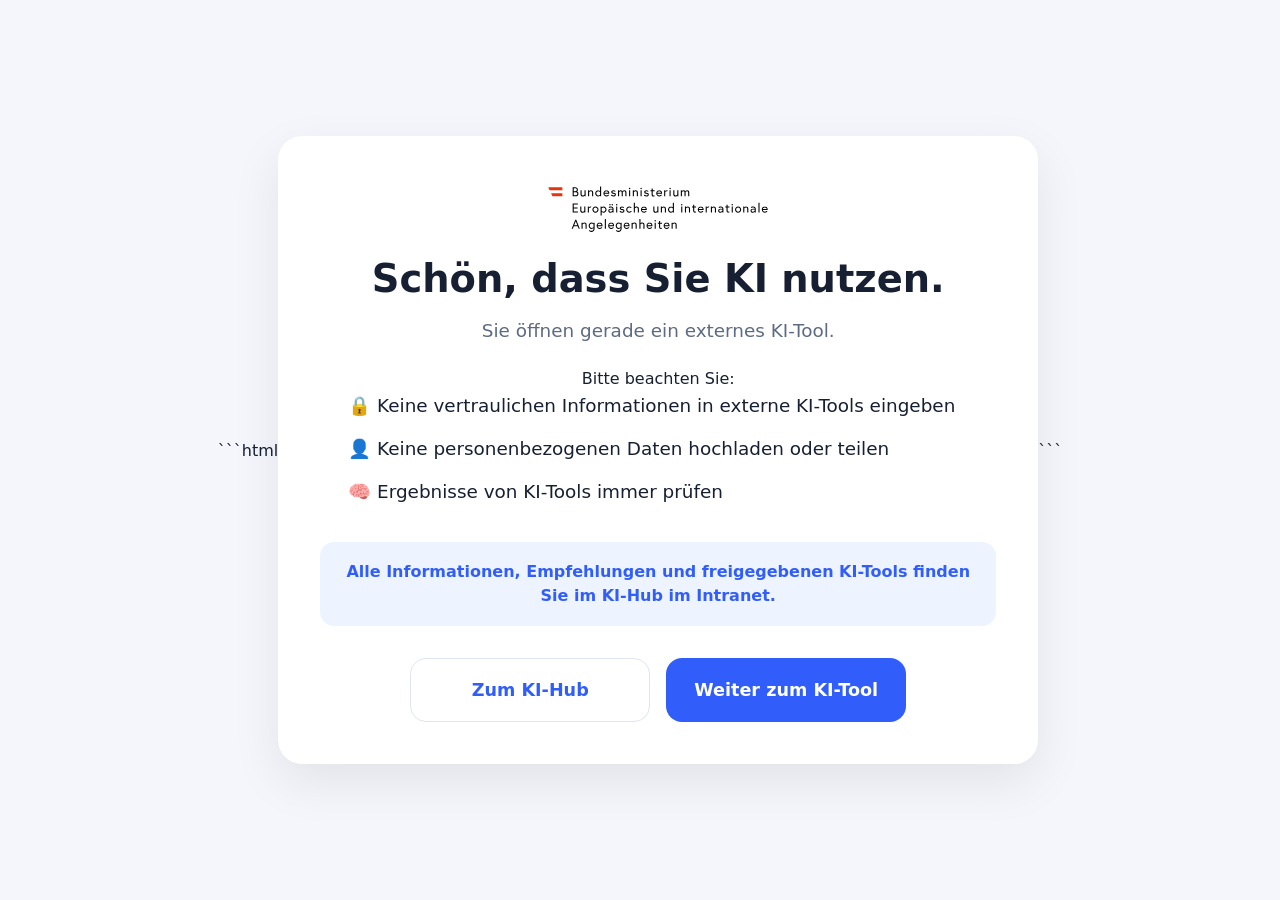
==== index.html @ a46f4112 "Update index.html" ====
```html
<!DOCTYPE html>
<html lang="de">
<head>
    <meta charset="UTF-8">
    <meta name="viewport" content="width=device-width, initial-scale=1.0">
    <title>BMEIAxAI – Hinweis zu externen KI-Tools</title>

    <link rel="stylesheet" href="style.css">
</head>
<body>

    <main class="box">

        <div class="logo">
            <img src="logo_bmeia.svg" alt="BMEIA">
        </div>

        <h1>
            Schön, dass Sie KI nutzen.
        </h1>

        <p class="note">
            Sie öffnen gerade ein externes KI-Tool.
        </p>

        <p class="attention">
            Bitte beachten Sie:
        </p>

        <div class="rules">

            <div class="rule">
                🔒 Keine vertraulichen Informationen in externe KI-Tools eingeben
            </div>

            <div class="rule">
                👤 Keine personenbezogenen Daten hochladen oder teilen
            </div>

            <div class="rule">
                🧠 Ergebnisse von KI-Tools immer prüfen
            </div>

        </div>

        <div class="info">
            Alle Informationen, Empfehlungen und freigegebenen KI-Tools finden Sie im KI-Hub im Intranet.
        </div>

        <div class="buttons">

            <a href="#" class="btn btn-secondary">
                Zum KI-Hub
            </a>

            <a href="#" class="btn btn-primary">
                Weiter zum KI-Tool
            </a>

        </div>

    </main>

</body>
</html>
```
---- style.css ----
:root {
    --primary: #315efb;
    --primary-light: #eef4ff;
    --text: #172033;
    --muted: #5d6b82;
    --border: #dfe6f1;
}

* {
    margin: 0;
    padding: 0;
    box-sizing: border-box;
}

body {
    font-family: system-ui, -apple-system, BlinkMacSystemFont, "Segoe UI", sans-serif;
    background: #f4f6fb;
    color: var(--text);

    min-height: 100vh;

    display: flex;
    align-items: center;
    justify-content: center;

    padding: 24px;
}

.box {
    width: 100%;
    max-width: 760px;

    background: white;

    border-radius: 24px;

    padding: 42px;

    box-shadow: 0 18px 50px rgba(0,0,0,0.08);

    text-align: center;
}

.logo {
    margin-bottom: 20px;
}

.logo img {
    height: 60px;
    width: auto;
    display: block;
    margin: 0 auto;
}

h1 {
    font-size: 2.4rem;
    line-height: 1.1;

    margin-bottom: 20px;
}

.note {
    font-size: 1.15rem;
    color: var(--muted);

    margin-bottom: 28px;
}

.rules {
    max-width: 620px;

    margin: 0 auto 32px auto;

    text-align: left;
}

.rule {
    font-size: 1.15rem;
    line-height: 2;

    margin-bottom: 6px;
}

.info {
    background: var(--primary-light);

    color: var(--primary);

    border-radius: 14px;

    padding: 18px 20px;

    margin-bottom: 32px;

    font-weight: 600;

    line-height: 1.5;
}

.buttons {
    display: flex;
    justify-content: center;
    gap: 16px;

    flex-wrap: wrap;
}

.btn {
    min-width: 240px;
    min-height: 64px;

    padding: 18px 28px;

    border-radius: 16px;

    text-decoration: none;

    font-size: 1.1rem;
    font-weight: 700;

    display: flex;
    align-items: center;
    justify-content: center;

    transition: all 0.2s ease;
}

.btn-primary {
    background: var(--primary);
    color: white;
}

.btn-primary:hover {
    opacity: 0.92;
}

.btn-secondary {
    background: white;

    color: var(--primary);

    border: 1px solid var(--border);
}

.btn-secondary:hover {
    background: #f8faff;
}

@media (max-width: 700px) {

    .box {
        padding: 32px 24px;
    }

    .logo img {
        height: 48px;
    }

    h1 {
        font-size: 2rem;
    }

    .btn {
        width: 100%;
        min-width: unset;
    }
}
```
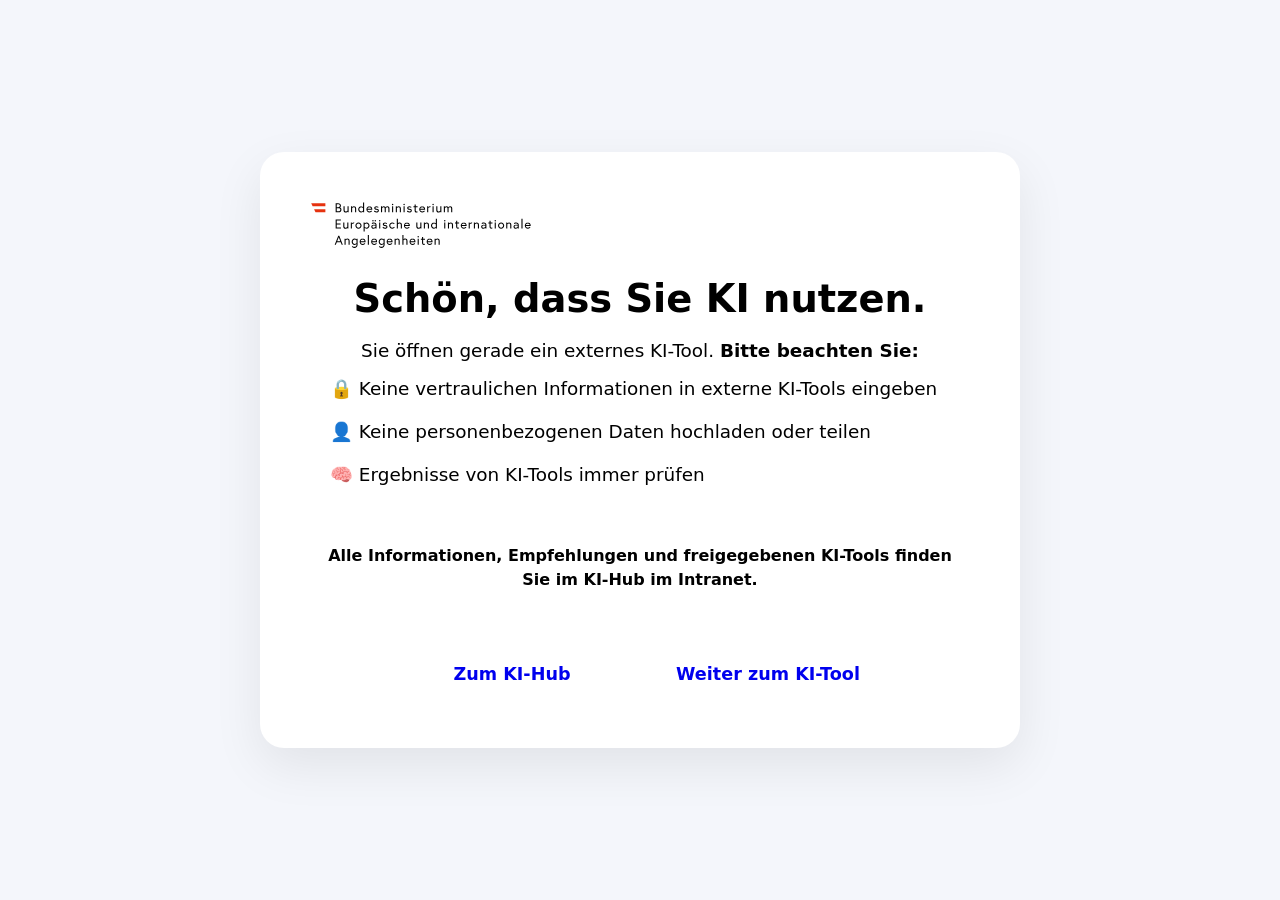
==== commit ce985e22: "Update index.html" ====
--- a/index.html
+++ b/index.html
@@ -1,67 +1,41 @@
-```html
 <!DOCTYPE html>
 <html lang="de">
 <head>
-    <meta charset="UTF-8">
-    <meta name="viewport" content="width=device-width, initial-scale=1.0">
-    <title>BMEIAxAI – Hinweis zu externen KI-Tools</title>
-
-    <link rel="stylesheet" href="style.css">
+  <meta charset="UTF-8">
+  <meta name="viewport" content="width=device-width, initial-scale=1.0">
+  <title>BMEIA – Hinweis zu externen KI-Tools</title>
+  <link rel="stylesheet" href="style.css">
 </head>
 <body>
 
-    <main class="box">
+  <main class="box">
 
-        <div class="logo">
-            <img src="logo_bmeia.svg" alt="BMEIA">
-        </div>
+    <div class="logo">
+      <img src="logo_bmeia.svg" alt="BMEIA">
+    </div>
 
-        <h1>
-            Schön, dass Sie KI nutzen.
-        </h1>
+    <h1>Schön, dass Sie KI nutzen.</h1>
 
-        <p class="note">
-            Sie öffnen gerade ein externes KI-Tool.
-        </p>
+    <p class="note">
+      Sie öffnen gerade ein externes KI-Tool. <strong>Bitte beachten Sie:</strong>
+    </p>
 
-        <p class="attention">
-            Bitte beachten Sie:
-        </p>
+    <div class="rules">
+      <div class="rule">🔒 Keine vertraulichen Informationen in externe KI-Tools eingeben</div>
+      <div class="rule">👤 Keine personenbezogenen Daten hochladen oder teilen</div>
+      <div class="rule">🧠 Ergebnisse von KI-Tools immer prüfen</div>
+    </div>
 
-        <div class="rules">
+    <p class="info">
+      Alle Informationen, Empfehlungen und freigegebenen KI-Tools finden Sie im KI-Hub im Intranet.
+    </p>
 
-            <div class="rule">
-                🔒 Keine vertraulichen Informationen in externe KI-Tools eingeben
-            </div>
+    <div class="buttons">
+      <a href="#" class="btn btn-hub">Zum KI-Hub</a>
+      <a href="#" class="btn btn-tool">Weiter zum KI-Tool</a>
+    </div>
 
-            <div class="rule">
-                👤 Keine personenbezogenen Daten hochladen oder teilen
-            </div>
-
-            <div class="rule">
-                🧠 Ergebnisse von KI-Tools immer prüfen
-            </div>
-
-        </div>
-
-        <div class="info">
-            Alle Informationen, Empfehlungen und freigegebenen KI-Tools finden Sie im KI-Hub im Intranet.
-        </div>
-
-        <div class="buttons">
-
-            <a href="#" class="btn btn-secondary">
-                Zum KI-Hub
-            </a>
-
-            <a href="#" class="btn btn-primary">
-                Weiter zum KI-Tool
-            </a>
-
-        </div>
-
-    </main>
+  </main>
 
 </body>
 </html>
-```
--- a/style.css
+++ b/style.css
@@ -1,9 +1,13 @@
+```css
 :root {
-    --primary: #315efb;
-    --primary-light: #eef4ff;
     --text: #172033;
     --muted: #5d6b82;
     --border: #dfe6f1;
+    --light: #f1f3f6;
+    --red: #d32f2f;
+    --red-dark: #b71c1c;
+    --info-bg: #eef4ff;
+    --info-text: #315efb;
 }
 
 * {
@@ -36,20 +40,18 @@
 
     padding: 42px;
 
-    box-shadow: 0 18px 50px rgba(0,0,0,0.08);
-
-    text-align: center;
+    box-shadow: 0 18px 50px rgba(0, 0, 0, 0.08);
 }
 
 .logo {
-    margin-bottom: 20px;
+    margin-bottom: 24px;
+    text-align: left;
 }
 
 .logo img {
     height: 60px;
     width: auto;
     display: block;
-    margin: 0 auto;
 }
 
 h1 {
@@ -57,13 +59,26 @@
     line-height: 1.1;
 
     margin-bottom: 20px;
+
+    text-align: center;
 }
 
 .note {
     font-size: 1.15rem;
     color: var(--muted);
 
-    margin-bottom: 28px;
+    margin-bottom: 10px;
+
+    text-align: center;
+}
+
+.attention {
+    font-size: 1.1rem;
+    font-weight: 700;
+
+    margin-bottom: 18px;
+
+    text-align: center;
 }
 
 .rules {
@@ -82,9 +97,9 @@
 }
 
 .info {
-    background: var(--primary-light);
+    background: var(--info-bg);
 
-    color: var(--primary);
+    color: var(--info-text);
 
     border-radius: 14px;
 
@@ -93,13 +108,16 @@
     margin-bottom: 32px;
 
     font-weight: 600;
+    line-height: 1.5;
 
-    line-height: 1.5;
+    text-align: center;
 }
 
 .buttons {
     display: flex;
+
     justify-content: center;
+
     gap: 16px;
 
     flex-wrap: wrap;
@@ -126,24 +144,24 @@
 }
 
 .btn-primary {
-    background: var(--primary);
+    background: var(--red);
     color: white;
 }
 
 .btn-primary:hover {
-    opacity: 0.92;
+    background: var(--red-dark);
 }
 
 .btn-secondary {
-    background: white;
+    background: var(--light);
 
-    color: var(--primary);
+    color: var(--text);
 
-    border: 1px solid var(--border);
+    border: 1px solid #d7dde7;
 }
 
 .btn-secondary:hover {
-    background: #f8faff;
+    background: #e7ebf0;
 }
 
 @media (max-width: 700px) {
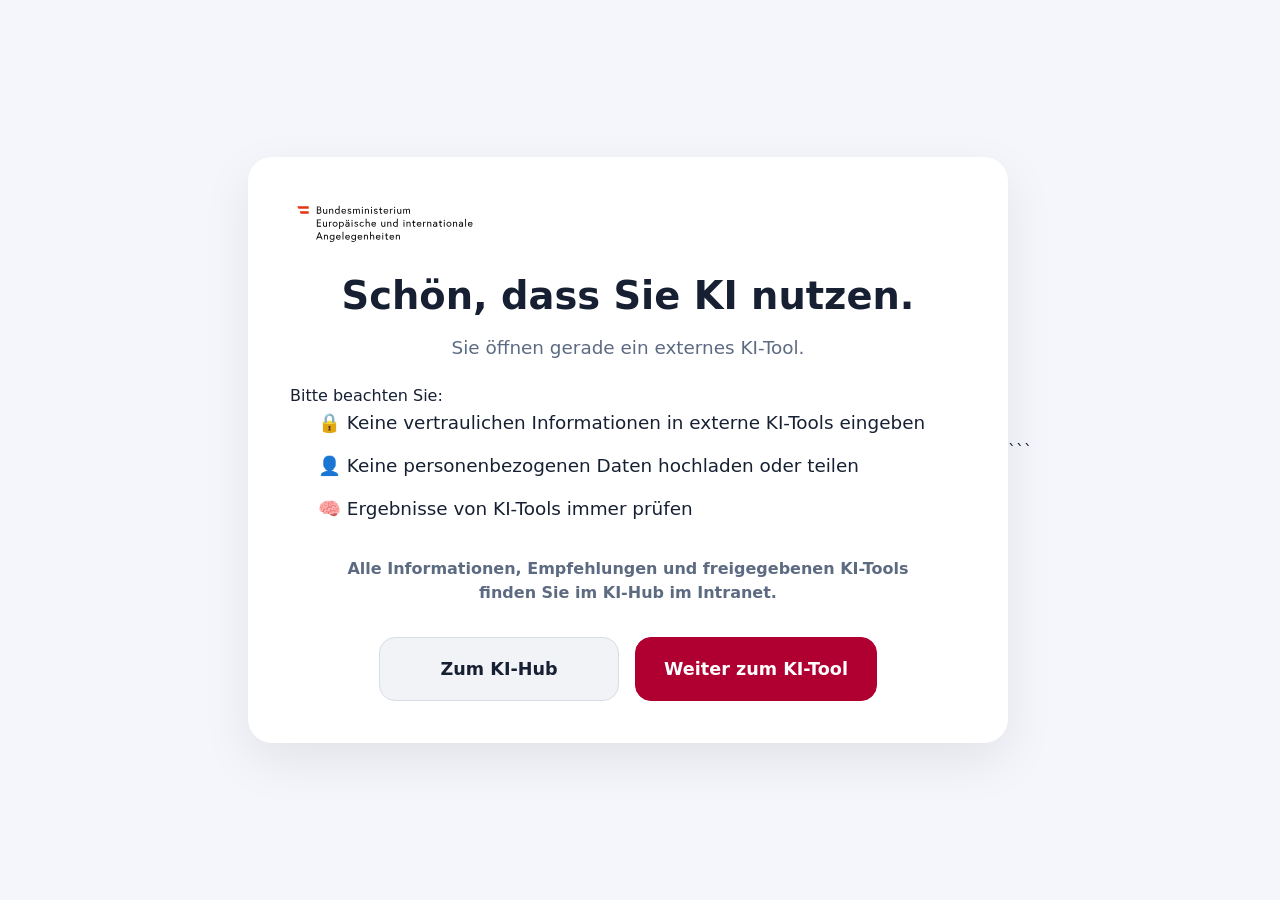
==== commit a45bf15c: "Update index.html" ====
--- a/index.html
+++ b/index.html
@@ -1,41 +1,64 @@
 <!DOCTYPE html>
 <html lang="de">
 <head>
-  <meta charset="UTF-8">
-  <meta name="viewport" content="width=device-width, initial-scale=1.0">
-  <title>BMEIA – Hinweis zu externen KI-Tools</title>
-  <link rel="stylesheet" href="style.css">
+    <meta charset="UTF-8">
+    <meta name="viewport" content="width=device-width, initial-scale=1.0">
+    <title>Hinweis zu externen KI-Tools</title>
+
+    <link rel="stylesheet" href="style.css">
 </head>
 <body>
 
-  <main class="box">
+<main class="box">
 
     <div class="logo">
-      <img src="logo_bmeia.svg" alt="BMEIA">
+        <img src="logo_bmeia.svg" alt="BMEIA">
     </div>
 
     <h1>Schön, dass Sie KI nutzen.</h1>
 
     <p class="note">
-      Sie öffnen gerade ein externes KI-Tool. <strong>Bitte beachten Sie:</strong>
+        Sie öffnen gerade ein externes KI-Tool.
+    </p>
+
+    <p class="attention">
+        Bitte beachten Sie:
     </p>
 
     <div class="rules">
-      <div class="rule">🔒 Keine vertraulichen Informationen in externe KI-Tools eingeben</div>
-      <div class="rule">👤 Keine personenbezogenen Daten hochladen oder teilen</div>
-      <div class="rule">🧠 Ergebnisse von KI-Tools immer prüfen</div>
+
+        <div class="rule">
+            🔒 Keine vertraulichen Informationen in externe KI-Tools eingeben
+        </div>
+
+        <div class="rule">
+            👤 Keine personenbezogenen Daten hochladen oder teilen
+        </div>
+
+        <div class="rule">
+            🧠 Ergebnisse von KI-Tools immer prüfen
+        </div>
+
     </div>
 
     <p class="info">
-      Alle Informationen, Empfehlungen und freigegebenen KI-Tools finden Sie im KI-Hub im Intranet.
+        Alle Informationen, Empfehlungen und freigegebenen KI-Tools finden Sie im KI-Hub im Intranet.
     </p>
 
     <div class="buttons">
-      <a href="#" class="btn btn-hub">Zum KI-Hub</a>
-      <a href="#" class="btn btn-tool">Weiter zum KI-Tool</a>
+
+        <a href="#" class="btn btn-hub">
+            Zum KI-Hub
+        </a>
+
+        <a href="#" class="btn btn-tool">
+            Weiter zum KI-Tool
+        </a>
+
     </div>
 
-  </main>
+</main>
 
 </body>
 </html>
+```
--- a/style.css
+++ b/style.css
@@ -1,186 +1,146 @@
-```css
 :root {
-    --text: #172033;
-    --muted: #5d6b82;
-    --border: #dfe6f1;
-    --light: #f1f3f6;
-    --red: #d32f2f;
-    --red-dark: #b71c1c;
-    --info-bg: #eef4ff;
-    --info-text: #315efb;
+  --text: #172033;
+  --muted: #5d6b82;
+  --border: #dfe6f1;
+  --bmeia-red: #b00032;
+  --light-grey: #f1f3f6;
+  --light-grey-hover: #e6e9ef;
 }
 
 * {
-    margin: 0;
-    padding: 0;
-    box-sizing: border-box;
+  margin: 0;
+  padding: 0;
+  box-sizing: border-box;
 }
 
 body {
-    font-family: system-ui, -apple-system, BlinkMacSystemFont, "Segoe UI", sans-serif;
-    background: #f4f6fb;
-    color: var(--text);
-
-    min-height: 100vh;
-
-    display: flex;
-    align-items: center;
-    justify-content: center;
-
-    padding: 24px;
+  font-family: system-ui, -apple-system, BlinkMacSystemFont, "Segoe UI", sans-serif;
+  background: #f4f6fb;
+  color: var(--text);
+  min-height: 100vh;
+  display: flex;
+  align-items: center;
+  justify-content: center;
+  padding: 24px;
 }
 
 .box {
-    width: 100%;
-    max-width: 760px;
-
-    background: white;
-
-    border-radius: 24px;
-
-    padding: 42px;
-
-    box-shadow: 0 18px 50px rgba(0, 0, 0, 0.08);
+  width: 100%;
+  max-width: 760px;
+  background: white;
+  border-radius: 24px;
+  padding: 42px;
+  box-shadow: 0 18px 50px rgba(0,0,0,0.08);
 }
 
 .logo {
-    margin-bottom: 24px;
-    text-align: left;
+  text-align: left;
+  margin-bottom: 28px;
 }
 
 .logo img {
-    height: 60px;
-    width: auto;
-    display: block;
+  height: 48px;
+  width: auto;
+  display: block;
+  margin: 0;
 }
 
 h1 {
-    font-size: 2.4rem;
-    line-height: 1.1;
-
-    margin-bottom: 20px;
-
-    text-align: center;
+  font-size: 2.4rem;
+  line-height: 1.1;
+  margin-bottom: 20px;
+  text-align: center;
 }
 
 .note {
-    font-size: 1.15rem;
-    color: var(--muted);
-
-    margin-bottom: 10px;
-
-    text-align: center;
+  font-size: 1.15rem;
+  color: var(--muted);
+  margin-bottom: 28px;
+  text-align: center;
 }
 
-.attention {
-    font-size: 1.1rem;
-    font-weight: 700;
-
-    margin-bottom: 18px;
-
-    text-align: center;
+.note strong {
+  color: var(--text);
+  font-weight: 800;
 }
 
 .rules {
-    max-width: 620px;
-
-    margin: 0 auto 32px auto;
-
-    text-align: left;
+  max-width: 620px;
+  margin: 0 auto 30px auto;
+  text-align: left;
 }
 
 .rule {
-    font-size: 1.15rem;
-    line-height: 2;
-
-    margin-bottom: 6px;
+  font-size: 1.15rem;
+  line-height: 2;
+  margin-bottom: 6px;
 }
 
 .info {
-    background: var(--info-bg);
-
-    color: var(--info-text);
-
-    border-radius: 14px;
-
-    padding: 18px 20px;
-
-    margin-bottom: 32px;
-
-    font-weight: 600;
-    line-height: 1.5;
-
-    text-align: center;
+  max-width: 620px;
+  margin: 0 auto 32px auto;
+  color: var(--muted);
+  font-size: 1rem;
+  line-height: 1.5;
+  text-align: center;
+  font-weight: 600;
 }
 
 .buttons {
-    display: flex;
-
-    justify-content: center;
-
-    gap: 16px;
-
-    flex-wrap: wrap;
+  display: flex;
+  justify-content: center;
+  gap: 16px;
+  flex-wrap: wrap;
 }
 
 .btn {
-    min-width: 240px;
-    min-height: 64px;
-
-    padding: 18px 28px;
-
-    border-radius: 16px;
-
-    text-decoration: none;
-
-    font-size: 1.1rem;
-    font-weight: 700;
-
-    display: flex;
-    align-items: center;
-    justify-content: center;
-
-    transition: all 0.2s ease;
+  min-width: 240px;
+  min-height: 64px;
+  padding: 18px 28px;
+  border-radius: 16px;
+  text-decoration: none;
+  font-size: 1.1rem;
+  font-weight: 700;
+  display: flex;
+  align-items: center;
+  justify-content: center;
 }
 
-.btn-primary {
-    background: var(--red);
-    color: white;
+.btn-hub {
+  background: var(--light-grey);
+  color: var(--text);
+  border: 1px solid #d7dde7;
 }
 
-.btn-primary:hover {
-    background: var(--red-dark);
+.btn-hub:hover {
+  background: var(--light-grey-hover);
 }
 
-.btn-secondary {
-    background: var(--light);
-
-    color: var(--text);
-
-    border: 1px solid #d7dde7;
+.btn-tool {
+  background: var(--bmeia-red);
+  color: white;
+  border: 1px solid var(--bmeia-red);
 }
 
-.btn-secondary:hover {
-    background: #e7ebf0;
+.btn-tool:hover {
+  background: #8f0028;
 }
 
 @media (max-width: 700px) {
+  .box {
+    padding: 32px 24px;
+  }
 
-    .box {
-        padding: 32px 24px;
-    }
+  .logo img {
+    height: 42px;
+  }
 
-    .logo img {
-        height: 48px;
-    }
+  h1 {
+    font-size: 2rem;
+  }
 
-    h1 {
-        font-size: 2rem;
-    }
-
-    .btn {
-        width: 100%;
-        min-width: unset;
-    }
+  .btn {
+    width: 100%;
+    min-width: unset;
+  }
 }
-```
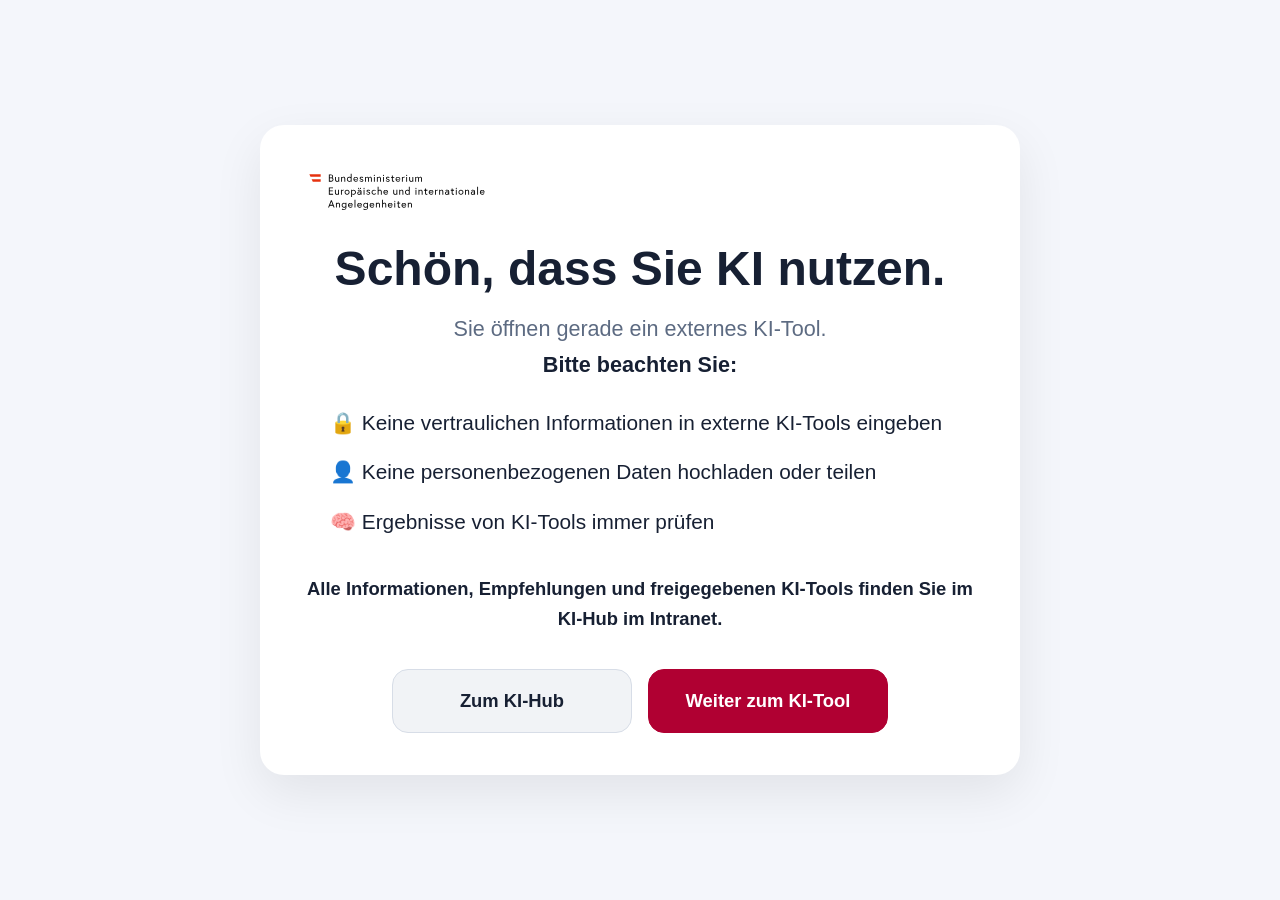
==== commit e335be23: "Update index.html" ====
--- a/index.html
+++ b/index.html
@@ -61,4 +61,3 @@
 
 </body>
 </html>
-```
--- a/style.css
+++ b/style.css
@@ -1,146 +1,198 @@
 :root {
-  --text: #172033;
-  --muted: #5d6b82;
-  --border: #dfe6f1;
-  --bmeia-red: #b00032;
-  --light-grey: #f1f3f6;
-  --light-grey-hover: #e6e9ef;
+    --text: #172033;
+    --muted: #5d6b82;
+    --border: #dfe6f1;
+
+    /* BMEIA Rot */
+    --bmeia-red: #b00032;
+    --bmeia-red-hover: #92002a;
+
+    --light-grey: #f1f3f6;
+    --light-grey-hover: #e7ebf0;
 }
 
 * {
-  margin: 0;
-  padding: 0;
-  box-sizing: border-box;
+    margin: 0;
+    padding: 0;
+    box-sizing: border-box;
 }
 
 body {
-  font-family: system-ui, -apple-system, BlinkMacSystemFont, "Segoe UI", sans-serif;
-  background: #f4f6fb;
-  color: var(--text);
-  min-height: 100vh;
-  display: flex;
-  align-items: center;
-  justify-content: center;
-  padding: 24px;
+    font-family: "Source Sans Pro", Arial, sans-serif;
+
+    background: #f4f6fb;
+    color: var(--text);
+
+    min-height: 100vh;
+
+    display: flex;
+    align-items: center;
+    justify-content: center;
+
+    padding: 24px;
 }
 
 .box {
-  width: 100%;
-  max-width: 760px;
-  background: white;
-  border-radius: 24px;
-  padding: 42px;
-  box-shadow: 0 18px 50px rgba(0,0,0,0.08);
+    width: 100%;
+    max-width: 760px;
+
+    background: white;
+
+    border-radius: 24px;
+
+    padding: 42px;
+
+    box-shadow: 0 18px 50px rgba(0,0,0,0.08);
 }
 
 .logo {
-  text-align: left;
-  margin-bottom: 28px;
+    text-align: left;
+    margin-bottom: 28px;
 }
 
 .logo img {
-  height: 48px;
-  width: auto;
-  display: block;
-  margin: 0;
+    height: 48px;
+    width: auto;
+    display: block;
 }
 
 h1 {
-  font-size: 2.4rem;
-  line-height: 1.1;
-  margin-bottom: 20px;
-  text-align: center;
+    font-size: 3rem;
+    font-weight: 700;
+
+    line-height: 1.1;
+
+    text-align: center;
+
+    margin-bottom: 20px;
 }
 
 .note {
-  font-size: 1.15rem;
-  color: var(--muted);
-  margin-bottom: 28px;
-  text-align: center;
+    text-align: center;
+
+    font-size: 1.35rem;
+    color: var(--muted);
+
+    margin-bottom: 10px;
 }
 
-.note strong {
-  color: var(--text);
-  font-weight: 800;
+.attention {
+    text-align: center;
+
+    font-size: 1.35rem;
+    font-weight: 700;
+
+    margin-bottom: 24px;
+
+    color: var(--text);
 }
 
 .rules {
-  max-width: 620px;
-  margin: 0 auto 30px auto;
-  text-align: left;
+    max-width: 620px;
+
+    margin: 0 auto 32px auto;
+
+    text-align: left;
 }
 
 .rule {
-  font-size: 1.15rem;
-  line-height: 2;
-  margin-bottom: 6px;
+    font-size: 1.3rem;
+    line-height: 2;
+
+    margin-bottom: 8px;
 }
 
 .info {
-  max-width: 620px;
-  margin: 0 auto 32px auto;
-  color: var(--muted);
-  font-size: 1rem;
-  line-height: 1.5;
-  text-align: center;
-  font-weight: 600;
+    text-align: center;
+
+    font-size: 1.15rem;
+    line-height: 1.6;
+
+    font-weight: 600;
+
+    margin-bottom: 36px;
 }
 
 .buttons {
-  display: flex;
-  justify-content: center;
-  gap: 16px;
-  flex-wrap: wrap;
+    display: flex;
+    justify-content: center;
+    gap: 16px;
+
+    flex-wrap: wrap;
 }
 
 .btn {
-  min-width: 240px;
-  min-height: 64px;
-  padding: 18px 28px;
-  border-radius: 16px;
-  text-decoration: none;
-  font-size: 1.1rem;
-  font-weight: 700;
-  display: flex;
-  align-items: center;
-  justify-content: center;
+    min-width: 240px;
+    min-height: 64px;
+
+    padding: 18px 28px;
+
+    border-radius: 16px;
+
+    text-decoration: none;
+
+    font-size: 1.15rem;
+    font-weight: 700;
+
+    display: flex;
+    align-items: center;
+    justify-content: center;
+
+    transition: all 0.2s ease;
 }
 
+/* KI-Hub */
+
 .btn-hub {
-  background: var(--light-grey);
-  color: var(--text);
-  border: 1px solid #d7dde7;
+    background: var(--light-grey);
+
+    color: var(--text);
+
+    border: 1px solid #d7dde7;
 }
 
 .btn-hub:hover {
-  background: var(--light-grey-hover);
+    background: var(--light-grey-hover);
 }
 
+/* Weiter zum Tool */
+
 .btn-tool {
-  background: var(--bmeia-red);
-  color: white;
-  border: 1px solid var(--bmeia-red);
+    background-color: var(--bmeia-red);
+
+    color: white;
+
+    border: 1px solid var(--bmeia-red);
 }
 
 .btn-tool:hover {
-  background: #8f0028;
+    background-color: var(--bmeia-red-hover);
+
+    border-color: var(--bmeia-red-hover);
 }
 
 @media (max-width: 700px) {
-  .box {
-    padding: 32px 24px;
-  }
 
-  .logo img {
-    height: 42px;
-  }
+    .box {
+        padding: 32px 24px;
+    }
 
-  h1 {
-    font-size: 2rem;
-  }
+    .logo img {
+        height: 42px;
+    }
 
-  .btn {
-    width: 100%;
-    min-width: unset;
-  }
+    h1 {
+        font-size: 2.3rem;
+    }
+
+    .note,
+    .attention,
+    .rule {
+        font-size: 1.15rem;
+    }
+
+    .btn {
+        width: 100%;
+        min-width: unset;
+    }
 }
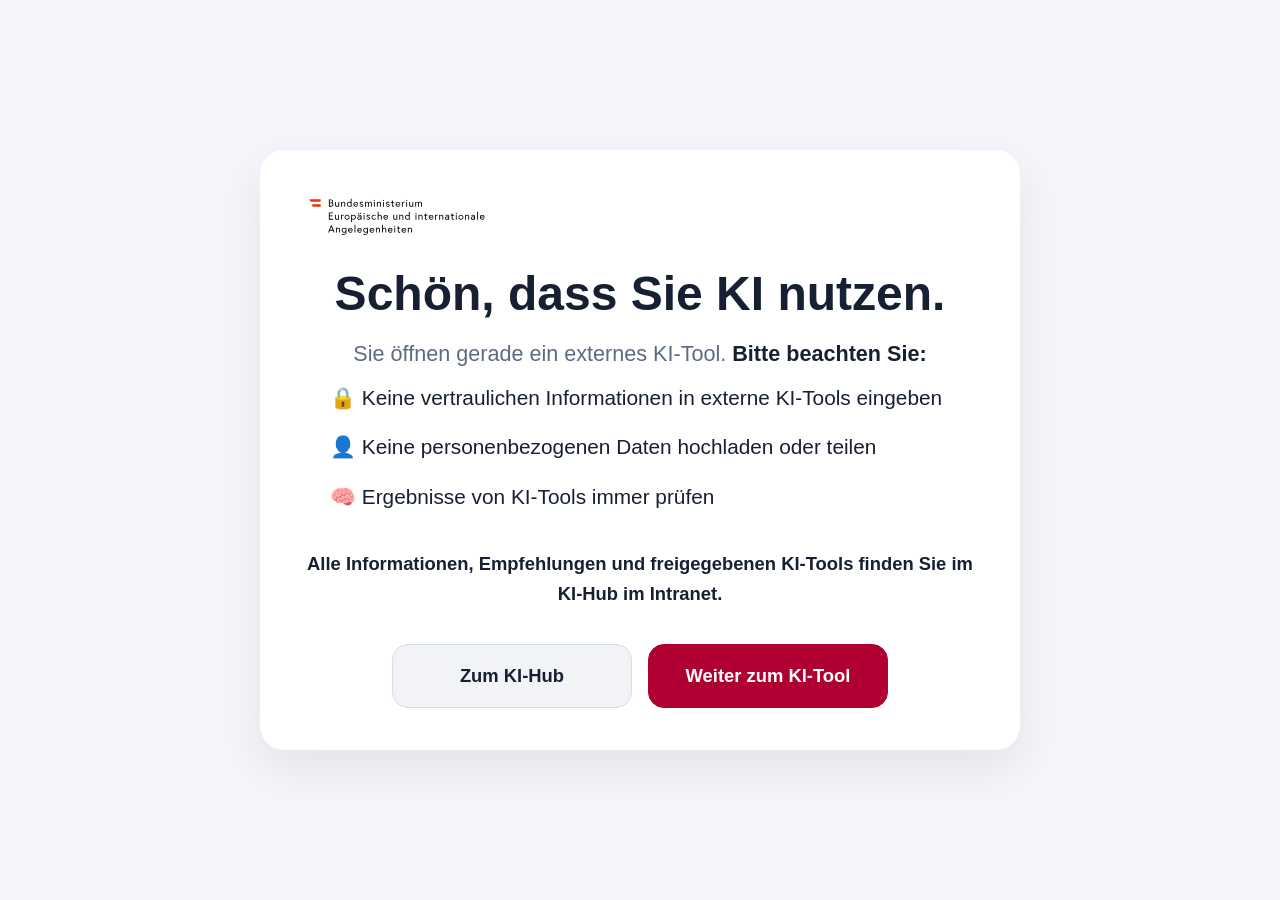
==== commit 3cb9d1f1: "Update index.html" ====
--- a/index.html
+++ b/index.html
@@ -18,12 +18,12 @@
     <h1>Schön, dass Sie KI nutzen.</h1>
 
     <p class="note">
-        Sie öffnen gerade ein externes KI-Tool.
+        Sie öffnen gerade ein externes KI-Tool. <span class="attention">Bitte beachten Sie:</span> 
     </p>
 
-    <p class="attention">
+    <!--p class="attention">
         Bitte beachten Sie:
-    </p>
+</p-->
 
     <div class="rules">
 
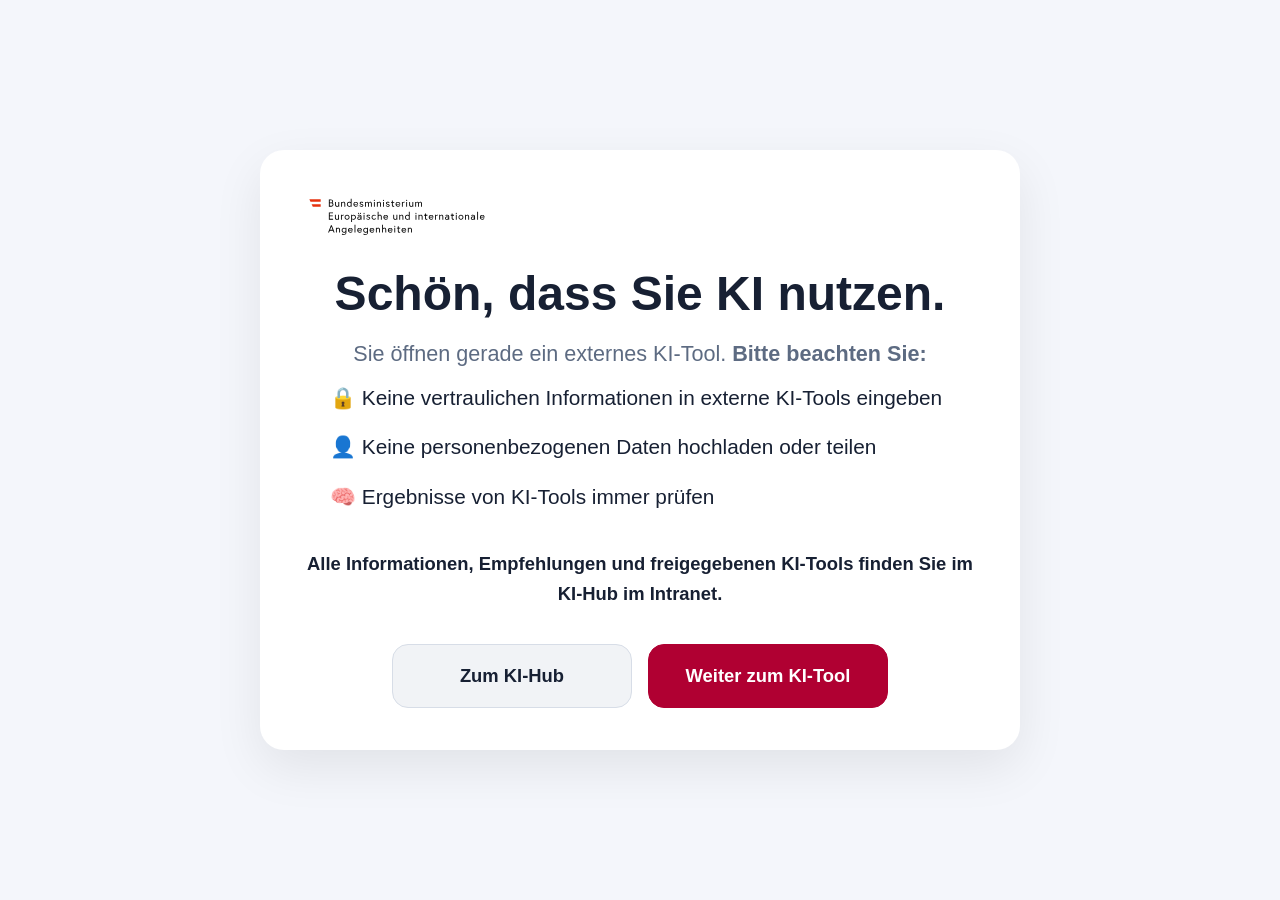
==== commit ee51a406: "Update index.html" ====
--- a/index.html
+++ b/index.html
@@ -18,12 +18,10 @@
     <h1>Schön, dass Sie KI nutzen.</h1>
 
     <p class="note">
-        Sie öffnen gerade ein externes KI-Tool. <span class="attention">Bitte beachten Sie:</span> 
+        Sie öffnen gerade ein externes KI-Tool. <strong>Bitte beachten Sie:</strong> 
     </p>
 
-    <!--p class="attention">
-        Bitte beachten Sie:
-</p-->
+    
 
     <div class="rules">
 
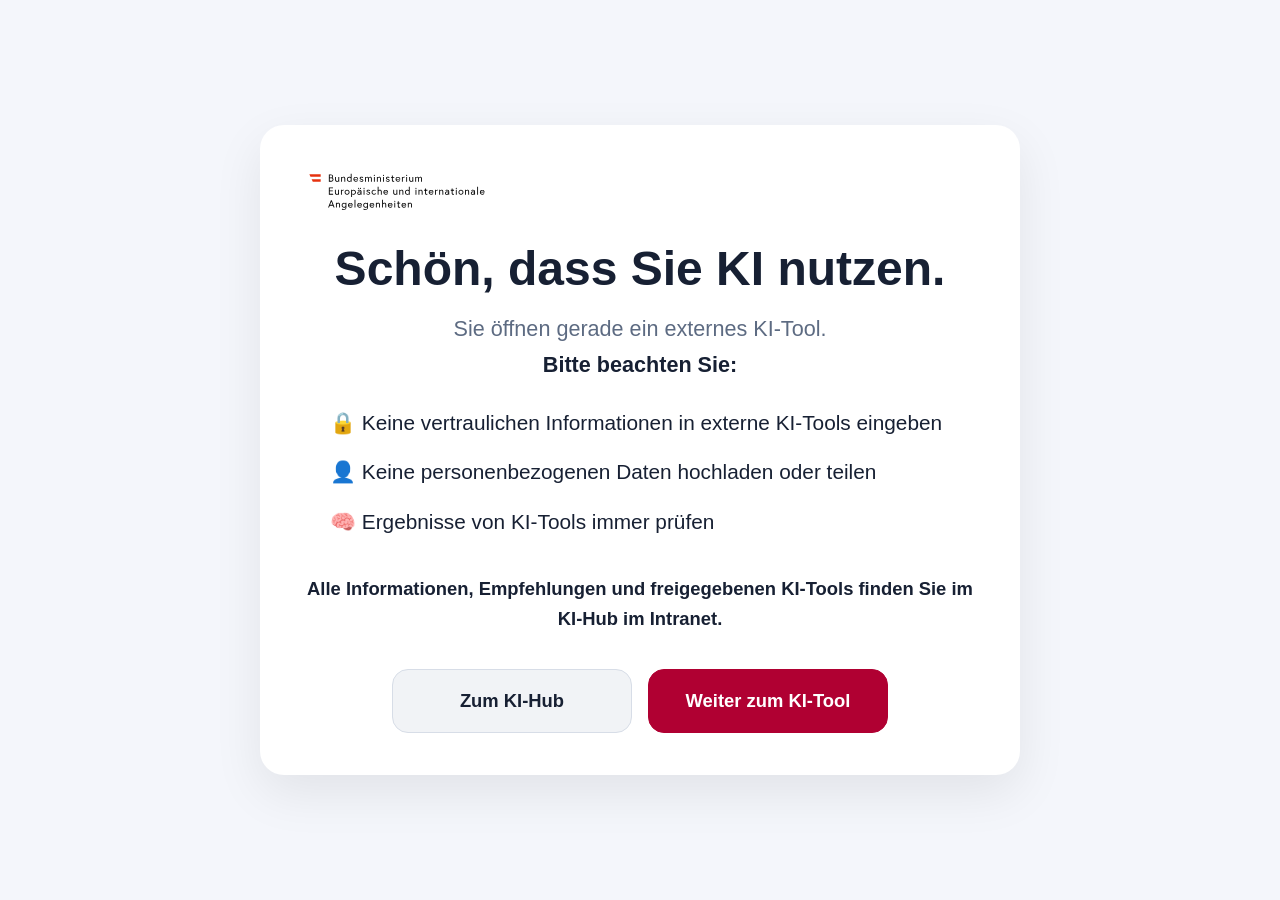
==== commit c14cf7a1: "Update index.html" ====
--- a/index.html
+++ b/index.html
@@ -18,10 +18,12 @@
     <h1>Schön, dass Sie KI nutzen.</h1>
 
     <p class="note">
-        Sie öffnen gerade ein externes KI-Tool. <strong>Bitte beachten Sie:</strong> 
+        Sie öffnen gerade ein externes KI-Tool.
     </p>
 
-    
+        <p class="attention">
+       Bitte beachten Sie:
+    </p>
 
     <div class="rules">
 
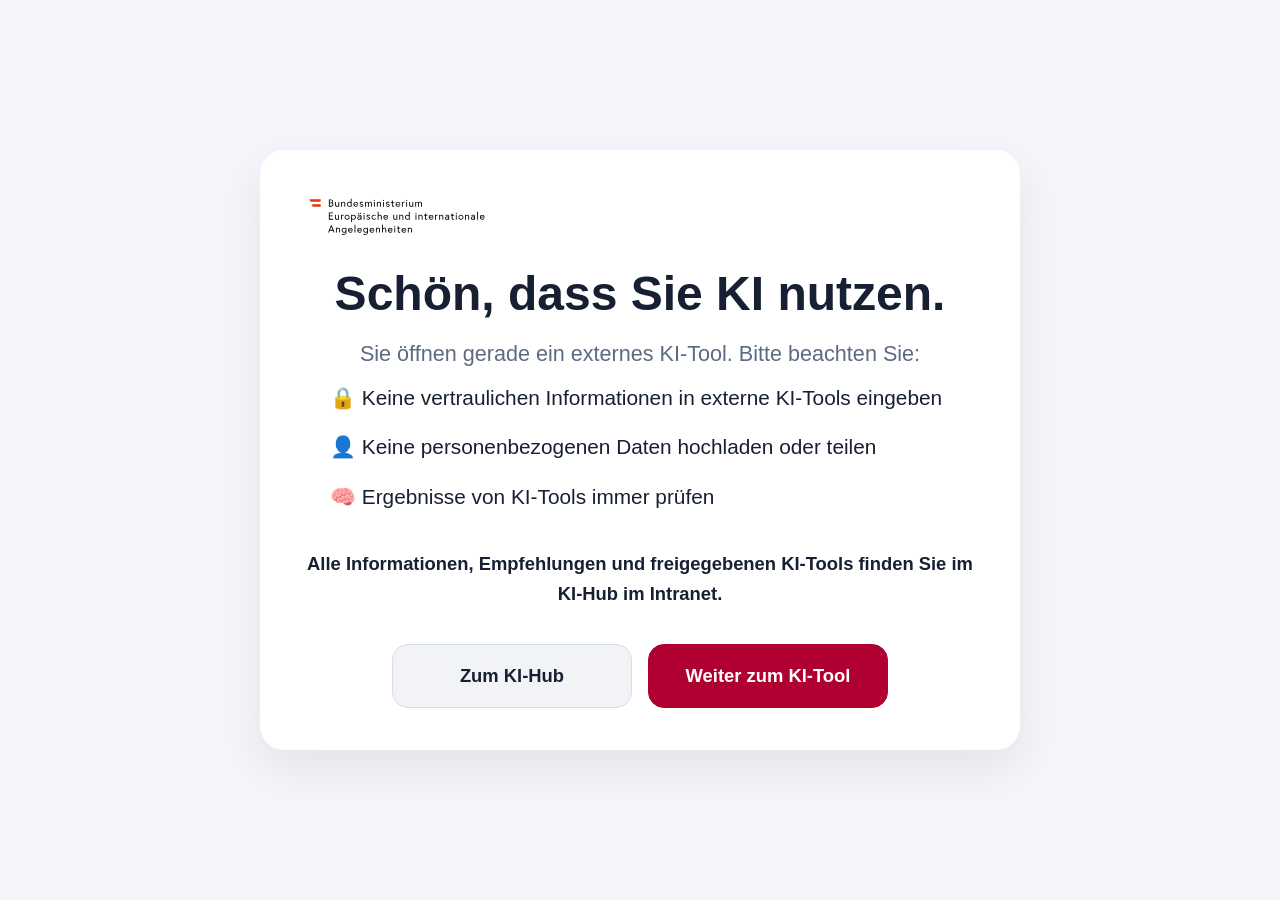
==== commit 5d25b5cf: "Update index.html" ====
--- a/index.html
+++ b/index.html
@@ -18,11 +18,7 @@
     <h1>Schön, dass Sie KI nutzen.</h1>
 
     <p class="note">
-        Sie öffnen gerade ein externes KI-Tool.
-    </p>
-
-        <p class="attention">
-       Bitte beachten Sie:
+        Sie öffnen gerade ein externes KI-Tool. Bitte beachten Sie:
     </p>
 
     <div class="rules">
